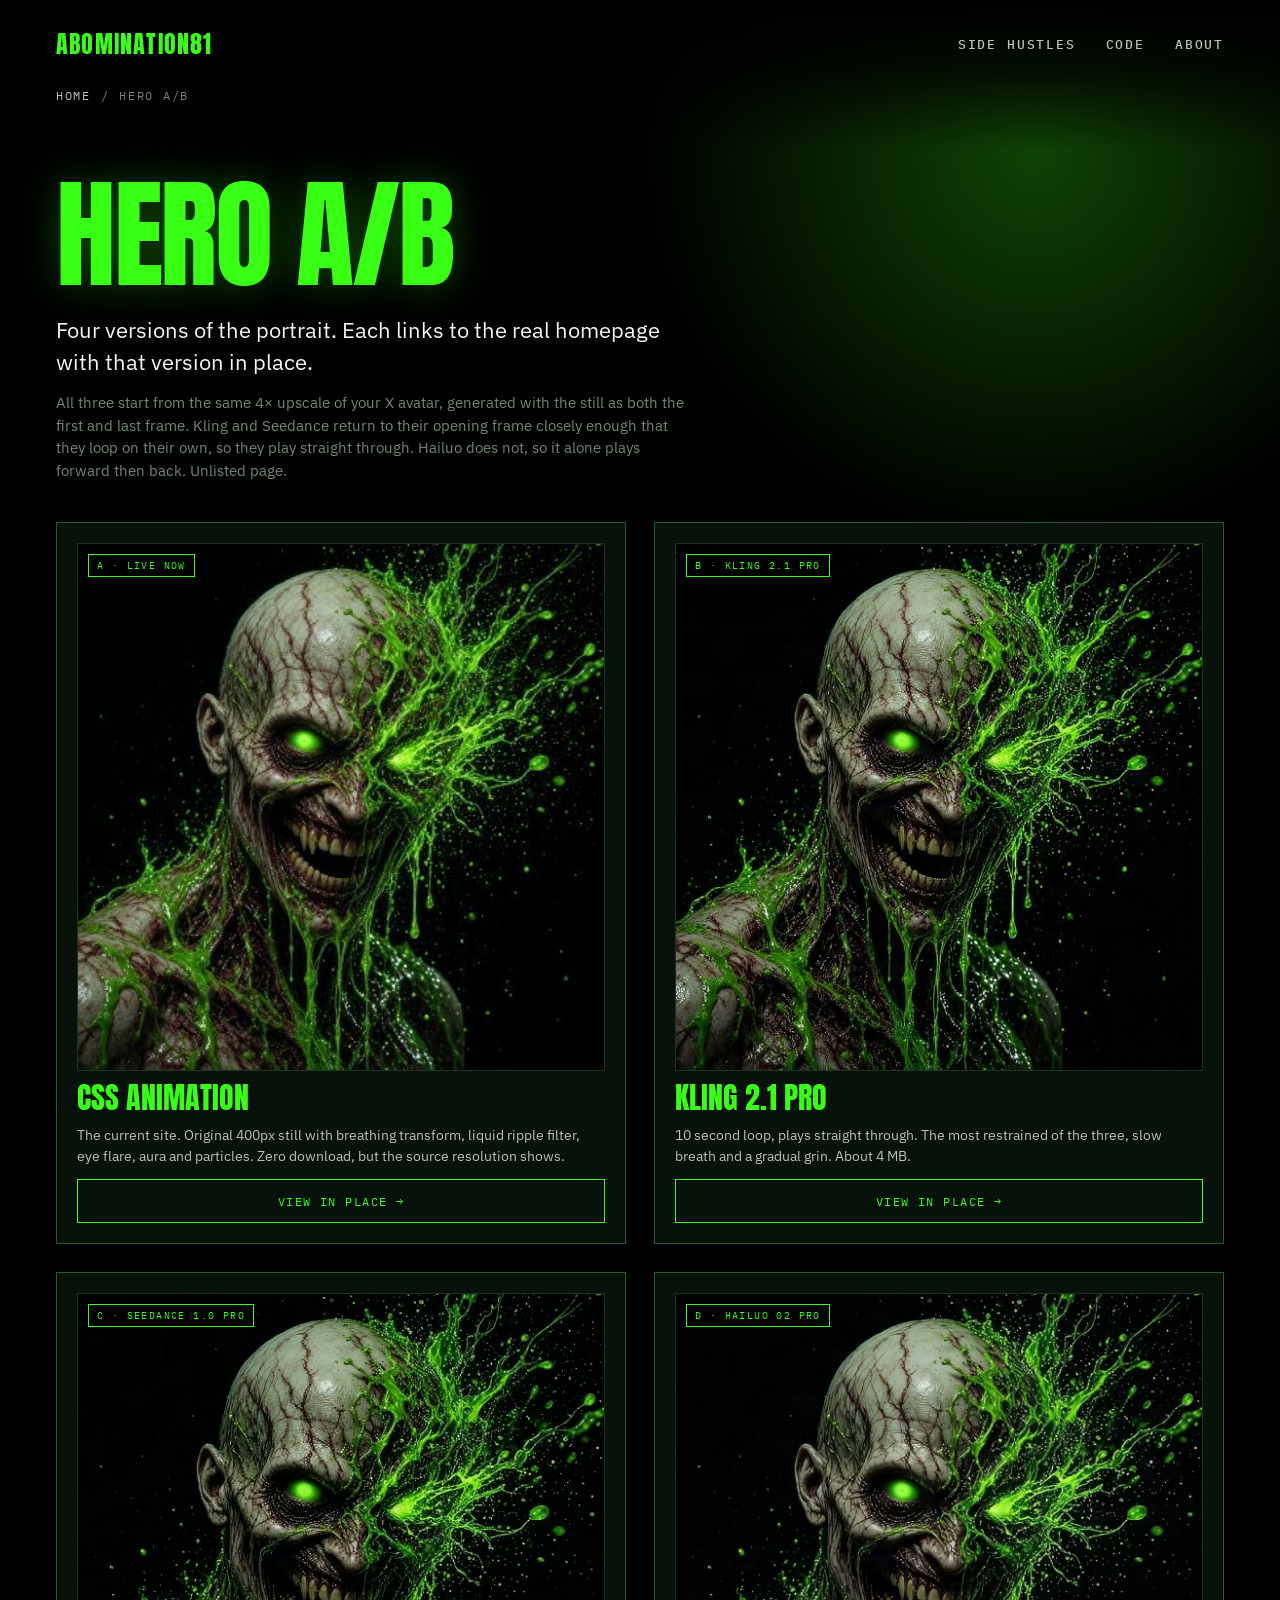
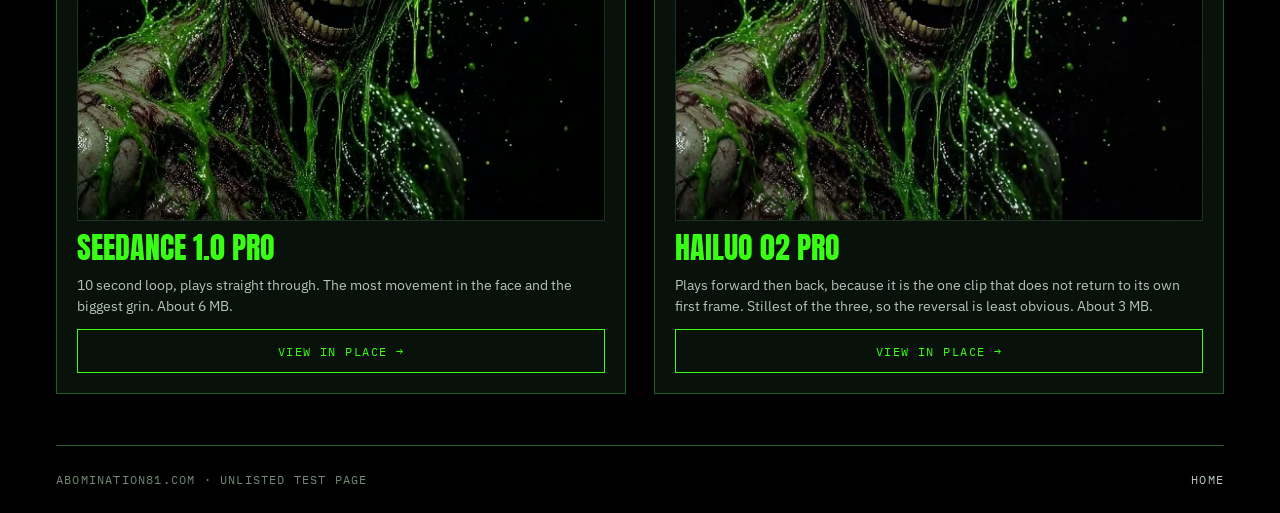
==== ab/index.html @ 5944208c "Stop reversing Kling and Seedance; they already loop Measured on the raw generated frames rather tha" ====
<!doctype html>
<html lang="en">
<head>
<meta charset="utf-8">
<meta name="viewport" content="width=device-width, initial-scale=1">
<title>Hero A/B &middot; Abomination81</title>
<meta name="robots" content="noindex">
<link rel="icon" href="data:image/svg+xml,%3Csvg xmlns='http://www.w3.org/2000/svg' viewBox='0 0 64 64'%3E%3Crect width='64' height='64' fill='%23000'/%3E%3Ctext x='32' y='47' font-family='Impact,sans-serif' font-size='42' fill='%2339ff14' text-anchor='middle'%3E81%3C/text%3E%3C/svg%3E">
<link rel="preconnect" href="https://fonts.googleapis.com">
<link rel="preconnect" href="https://fonts.gstatic.com" crossorigin>
<link rel="stylesheet" href="https://fonts.googleapis.com/css2?family=Anton&family=IBM+Plex+Sans:wght@400;500;600;700&family=IBM+Plex+Mono:wght@400;500;700&display=swap">
<script src="/assets/hero.js?v=13426f94" defer></script>
<link rel="stylesheet" href="/assets/site.css?v=c8d96d4b">
</head>
<body>
<div class="page" id="top">
  <div class="glow" aria-hidden="true"></div>
  <div class="edgefade top" aria-hidden="true"></div>

  <div class="wrap">
    <nav class="nav">
      <a class="display brand" href="/">Abomination81</a>
      <div class="navlinks">
        <a href="/side_hustles/">Side hustles</a>
        <a href="/#code">Code</a>
        <a class="hideSm" href="/#about">About</a>
      </div>
    </nav>

    <div class="crumb"><a href="/">Home</a> <span>/</span> <span>Hero A/B</span></div>

    <header class="subhead">
      <h1 class="display">Hero A/B</h1>
      <p class="lede">Four versions of the portrait. Each links to the real homepage with that version in place.</p>
      <p class="note">All three start from the same 4&times; upscale of your X avatar, generated with the still as both the first and last frame. Kling and Seedance return to their opening frame closely enough that they loop on their own, so they play straight through. Hailuo does not, so it alone plays forward then back. Unlisted page.</p>
    </header>

    <div class="abgrid">

      <div class="abcard">
        <div class="frame"><img src="/assets/avatar.jpg" alt=""><span class="tag">A &middot; LIVE NOW</span></div>
        <h2 class="display">CSS animation</h2>
        <p class="facts">The current site. Original 400px still with breathing transform, liquid ripple filter, eye flare, aura and particles. Zero download, but the source resolution shows.</p>
        <a class="go" href="/?hero=css">View in place &rarr;</a>
      </div>

      <div class="abcard">
        <div class="frame"><video src="/assets/hero/hero_kling.mp4" poster="/assets/hero/hero_kling_poster.jpg" autoplay muted loop playsinline preload="metadata"></video><span class="tag">B &middot; KLING 2.1 PRO</span></div>
        <h2 class="display">Kling 2.1 Pro</h2>
        <p class="facts">10 second loop, plays straight through. The most restrained of the three, slow breath and a gradual grin. About 4&nbsp;MB.</p>
        <a class="go" href="/?hero=kling">View in place &rarr;</a>
      </div>

      <div class="abcard">
        <div class="frame"><video src="/assets/hero/hero_seedance.mp4" poster="/assets/hero/hero_seedance_poster.jpg" autoplay muted loop playsinline preload="metadata"></video><span class="tag">C &middot; SEEDANCE 1.0 PRO</span></div>
        <h2 class="display">Seedance 1.0 Pro</h2>
        <p class="facts">10 second loop, plays straight through. The most movement in the face and the biggest grin. About 6&nbsp;MB.</p>
        <a class="go" href="/?hero=seedance">View in place &rarr;</a>
      </div>

      <div class="abcard">
        <div class="frame"><video src="/assets/hero/hero_hailuo.mp4" poster="/assets/hero/hero_hailuo_poster.jpg" autoplay muted loop playsinline preload="metadata"></video><span class="tag">D &middot; HAILUO 02 PRO</span></div>
        <h2 class="display">Hailuo 02 Pro</h2>
        <p class="facts">Plays forward then back, because it is the one clip that does not return to its own first frame. Stillest of the three, so the reversal is least obvious. About 3&nbsp;MB.</p>
        <a class="go" href="/?hero=hailuo">View in place &rarr;</a>
      </div>

    </div>

    <footer>
      <span>ABOMINATION81.COM &middot; UNLISTED TEST PAGE</span>
      <div class="fl"><a href="/">HOME</a></div>
    </footer>
  </div>
</div>
</body>
</html>
---- assets/site.css ----
:root{
  --bg:#000;
  --surface:#08110a;
  --green:#39ff14;
  --green-soft:#7dff64;
  --text:#f4f7f4;
  --muted:#b8c3ba;
  --muted-2:#748776;
  --line:#235c2b;
  --line-soft:#1b3320;
  --pad:clamp(20px,5vw,56px);
  --max:1280px;
}
*{box-sizing:border-box}
html{-webkit-text-size-adjust:100%}
body{
  margin:0;background:var(--bg);color:var(--text);
  font-family:"IBM Plex Sans",system-ui,-apple-system,sans-serif;
  overflow-x:hidden;
}
a{color:var(--green);text-decoration:none}
a:hover{color:var(--green-soft)}
a:focus-visible,button:focus-visible{outline:2px solid var(--green);outline-offset:3px}
img{max-width:100%;display:block}
.display{font-family:Anton,Impact,"Arial Narrow",sans-serif;text-transform:uppercase;font-weight:400}
.mono{font-family:"IBM Plex Mono",ui-monospace,monospace}
.wrap{max-width:var(--max);margin:0 auto;padding-inline:var(--pad)}
.eyebrow{font-size:clamp(10px,1.1vw,12px);letter-spacing:.18em;color:var(--green);font-weight:500}
.meta{font-size:clamp(10px,1.1vw,12px);letter-spacing:.14em;color:var(--muted-2)}

/* ---------- shell ---------- */
.page{position:relative;max-width:var(--max);margin:0 auto;overflow:hidden}
.glow{position:absolute;right:-16%;top:-14%;width:min(900px,120vw);aspect-ratio:1;border-radius:50%;
  background:radial-gradient(circle,rgba(57,255,20,.26) 0%,rgba(57,255,20,0) 62%);pointer-events:none;z-index:0}
.ghoul{position:absolute;right:0;top:0;width:min(680px,72vw);aspect-ratio:1;z-index:0;overflow:hidden;
  -webkit-mask-image:linear-gradient(to left,#000 48%,transparent 100%);
  mask-image:linear-gradient(to left,#000 48%,transparent 100%)}
/* Softens the image's top and bottom edges into the black so neither cut
   shows as a straight line across the page. */
.edgefade{position:absolute;left:0;right:0;z-index:1;pointer-events:none}
.edgefade.top{top:0;height:clamp(90px,12vw,150px);
  background:linear-gradient(to bottom,#000 0%,rgba(0,0,0,.75) 45%,rgba(0,0,0,0) 100%)}
.edgefade.bottom{top:calc(min(680px,72vw) - 140px);height:200px;
  background:linear-gradient(to bottom,rgba(0,0,0,0) 0%,rgba(0,0,0,.85) 60%,#000 78%,#000 100%)}
.page > *:not(.glow):not(.ghoul):not(.edgefade){position:relative;z-index:2}

/* ---------- nav ---------- */
.nav{display:flex;align-items:center;justify-content:space-between;gap:16px;padding-top:26px;flex-wrap:wrap}
.brand{font-size:clamp(17px,2vw,24px);letter-spacing:.05em;color:var(--green)}
.navlinks{display:flex;gap:clamp(14px,2.4vw,30px);align-items:center;
  font-family:"IBM Plex Mono",monospace;font-size:clamp(11px,1.2vw,13px);font-weight:500;
  letter-spacing:.14em;text-transform:uppercase}
.navlinks a{color:var(--muted)}
.navlinks a:hover{color:var(--green)}
.navbtn{display:flex;align-items:center;gap:9px;height:38px;padding:0 16px;
  border:1px solid var(--green);color:var(--green)!important}
.navbtn:hover{background:var(--green);color:#000!important}
.navlinks .hideSm{display:inline}

/* ---------- hero ---------- */
.hero{padding-top:clamp(48px,9vw,96px)}
.hero h1{margin:0;font-size:clamp(76px,17.9vw,228px);line-height:.82;letter-spacing:-.012em;
  color:var(--green);text-shadow:0 0 44px rgba(57,255,20,.32)}
.hero h1 .white{color:var(--text)}
.bio{margin:clamp(22px,3vw,40px) 0 0;max-width:580px;font-size:clamp(17px,2vw,25px);line-height:1.38}
.cta{display:flex;gap:14px;margin-top:clamp(24px,3vw,34px);align-items:center;flex-wrap:wrap}
.btn{display:inline-flex;align-items:center;justify-content:center;gap:12px;
  height:clamp(54px,5vw,62px);padding:0 clamp(22px,2.4vw,28px);
  font-family:Anton,Impact,sans-serif;text-transform:uppercase;
  font-size:clamp(19px,2vw,23px);letter-spacing:.03em}
.btn-solid{background:var(--green);color:#000}
.btn-solid:hover{background:var(--green-soft);color:#000}
.btn-ghost{border:2px solid var(--green);color:var(--green)}
.btn-ghost:hover{background:var(--green);color:#000}
.stats{display:flex;align-items:center;gap:clamp(16px,3vw,34px);margin-top:clamp(22px,3vw,40px);
  font-family:"IBM Plex Mono",monospace;font-size:clamp(10px,1.1vw,13px);
  color:var(--muted-2);letter-spacing:.1em;flex-wrap:wrap}
.stats b{color:var(--text);font-size:clamp(14px,1.5vw,17px);font-weight:700}
.live{display:flex;align-items:center;gap:8px;font-size:clamp(9px,1vw,11px);letter-spacing:.16em;color:var(--green)}
.dot{width:7px;height:7px;border-radius:50%;background:var(--green);box-shadow:0 0 9px var(--green);flex:none;
  animation:pulse 2.6s ease-in-out infinite}
@keyframes pulse{0%,100%{opacity:1}50%{opacity:.35}}
@media (prefers-reduced-motion:reduce){.dot{animation:none}}

/* ---------- ticker ---------- */
.ticker{margin-top:clamp(30px,6vw,74px);background:var(--green);color:#000;
  padding:clamp(11px,1.4vw,15px) var(--pad);
  display:flex;align-items:center;justify-content:center;gap:clamp(9px,2vw,26px);
  flex-wrap:wrap;row-gap:5px;
  font-family:Anton,Impact,sans-serif;text-transform:uppercase;
  font-size:clamp(11px,1.9vw,22px);letter-spacing:.07em}
.ticker .sep{font-size:.55em;opacity:.75}
.tgrp{display:flex;align-items:center;gap:clamp(9px,2vw,26px);white-space:nowrap}
/* Below this width the row splits in two. The middle separator is removed so
   neither line can end on a dot. */
@media (max-width:760px){
  .ticker > .sep{display:none}
  .tgrp{flex-basis:100%;justify-content:center}
}

/* ---------- band: featured + quote ---------- */
.band{display:grid;grid-template-columns:minmax(0,7fr) minmax(0,5fr);
  border-bottom:1px solid var(--line)}
.band > div{padding:clamp(26px,3.6vw,44px) var(--pad);display:flex;flex-direction:column;gap:18px}
.band .featured{border-right:1px solid var(--line)}
.featured h2{margin:0;font-size:clamp(30px,4.2vw,52px);line-height:.98;letter-spacing:-.01em;color:var(--text)}
.featured h2 a{color:inherit}
.featured h2 a:hover{color:var(--green)}
.featured p{margin:0;font-size:clamp(15px,1.7vw,19px);line-height:1.5;color:var(--muted)}
.quote p{margin:0;font-size:clamp(23px,2.6vw,32px);line-height:1.08;color:var(--text)}
@media (max-width:860px){
  .band{grid-template-columns:1fr}
  .band .featured{border-right:0;border-bottom:1px solid var(--line)}
}

/* ---------- sections ---------- */
.sec{padding-top:clamp(30px,4.5vw,64px)}
.sechead{display:flex;align-items:flex-end;justify-content:space-between;gap:16px;
  padding-bottom:clamp(12px,1.6vw,20px);border-bottom:3px solid var(--green)}
.sechead h2{margin:0;font-size:clamp(36px,5.4vw,68px);line-height:.9;letter-spacing:-.01em;color:var(--green)}
.sechead span,.sechead a{padding-bottom:6px}

/* ---------- hustle rows ---------- */
.row{display:flex;align-items:center;gap:clamp(14px,1.9vw,24px);
  padding:clamp(14px,1.8vw,22px) 0;border-bottom:1px solid var(--line-soft);color:var(--text);min-height:56px}
.row:hover{background:var(--surface);color:var(--text)}
.row .n{font-family:Anton,Impact,sans-serif;font-size:clamp(21px,2.8vw,34px);color:var(--green);flex:none;width:clamp(30px,5vw,62px)}
.row .t{flex:1;font-size:clamp(16px,1.9vw,23px);font-weight:500;line-height:1.28}
.row .c{flex:none;width:150px;text-align:right;font-family:"IBM Plex Mono",monospace;
  font-size:11px;letter-spacing:.14em;color:var(--muted-2)}
.row .arw{flex:none;font-family:"IBM Plex Mono",monospace;font-size:clamp(15px,1.5vw,18px);color:var(--green)}
.row:last-of-type{border-bottom:1px solid var(--line)}
@media (max-width:720px){.row .c{display:none}}

.callout{display:flex;align-items:center;justify-content:space-between;gap:16px;flex-wrap:wrap;
  margin-top:clamp(18px,2vw,26px);padding:clamp(18px,2.4vw,26px) clamp(18px,2.6vw,30px);
  background:var(--surface);border:1px solid var(--line);color:var(--text)}
.callout:hover{border-color:var(--green);color:var(--text)}
.callout .big{font-family:Anton,Impact,sans-serif;text-transform:uppercase;
  font-size:clamp(18px,2.4vw,30px);line-height:1.05}
.callout .big em{font-style:normal;color:var(--green)}

/* ---------- repos ---------- */
.repos{display:grid;grid-template-columns:repeat(4,minmax(0,1fr));border-bottom:1px solid var(--line)}
.repo{display:flex;flex-direction:column;gap:10px;padding:clamp(18px,2.2vw,26px) clamp(14px,1.9vw,24px);
  border-right:1px solid var(--line);color:var(--text)}
.repo:first-child{padding-left:0}
.repo:last-child{border-right:0;padding-right:0}
.repo:hover{background:var(--surface)}
.repo .nm{font-family:Anton,Impact,sans-serif;text-transform:uppercase;font-size:clamp(19px,2.1vw,26px);color:var(--green)}
.repo .ds{font-size:clamp(13px,1.4vw,15px);line-height:1.45;color:var(--muted);flex:1}
@media (max-width:980px){
  .repos{grid-template-columns:repeat(2,minmax(0,1fr))}
  .repo:nth-child(2n){border-right:0;padding-right:0}
  .repo:nth-child(2n+1){padding-left:0}
  .repo:nth-child(-n+2){border-bottom:1px solid var(--line)}
}
@media (max-width:560px){
  .repos{grid-template-columns:1fr}
  .repo{border-right:0;padding-left:0;padding-right:0;border-bottom:1px solid var(--line-soft)}
  .repo:last-child{border-bottom:0}
}

/* ---------- about ---------- */
.about{display:flex;gap:clamp(16px,2.4vw,30px);align-items:center;flex-wrap:wrap;
  margin-top:clamp(30px,4.5vw,64px);padding:clamp(20px,2.6vw,30px);
  background:var(--surface);border:1px solid var(--line)}
.about img{width:clamp(72px,8vw,96px);height:clamp(72px,8vw,96px);object-fit:cover;border:2px solid var(--green);flex:none}
.about .who{display:flex;align-items:baseline;gap:14px;flex-wrap:wrap}
.about .who .nm{font-family:Anton,Impact,sans-serif;text-transform:uppercase;font-size:clamp(22px,2.4vw,30px)}
.about p{margin:8px 0 0;font-size:clamp(15px,1.5vw,17px);line-height:1.5;color:var(--muted);max-width:820px}

/* ---------- footer ---------- */
footer{margin-top:clamp(30px,4vw,56px);border-top:1px solid var(--line);
  padding:clamp(18px,2.2vw,26px) 0;display:flex;align-items:center;justify-content:space-between;
  gap:14px;flex-wrap:wrap;font-family:"IBM Plex Mono",monospace;
  font-size:clamp(10px,1.1vw,12px);letter-spacing:.1em;color:var(--muted-2)}
footer a{color:var(--muted)}
footer .fl{display:flex;gap:clamp(14px,2vw,26px)}

@media (max-width:640px){
  .ghoul{top:70px;right:-12%;width:82vw;opacity:.9}
  .navlinks .hideSm{display:none}
  .cta{flex-direction:column;align-items:stretch}
  .btn{width:100%}
}

/* ================= /side_hustles ================= */
.subhead{padding-top:clamp(40px,7vw,80px)}
.subhead h1{margin:0;font-size:clamp(52px,9.4vw,124px);line-height:.86;letter-spacing:-.02em;
  color:var(--green);text-shadow:0 0 40px rgba(57,255,20,.3)}
.subhead .lede{margin:clamp(18px,2.4vw,28px) 0 0;max-width:640px;
  font-size:clamp(16px,1.9vw,22px);line-height:1.45;color:var(--text)}
.subhead .note{margin:14px 0 0;max-width:640px;font-size:clamp(13px,1.4vw,15px);
  line-height:1.5;color:var(--muted-2)}
.crumb{display:flex;align-items:center;gap:10px;padding-top:26px;
  font-family:"IBM Plex Mono",monospace;font-size:clamp(10px,1.1vw,12px);
  letter-spacing:.14em;text-transform:uppercase;color:var(--muted-2)}
.crumb a{color:var(--muted)}

.hlist{margin-top:clamp(28px,4vw,52px);border-top:3px solid var(--green)}
.hitem{display:grid;grid-template-columns:clamp(46px,5.6vw,82px) minmax(0,1fr) auto;
  gap:clamp(10px,1.6vw,22px);align-items:baseline;
  padding:clamp(20px,2.4vw,28px) 0;border-bottom:1px solid var(--line-soft);color:var(--text)}
.hitem:hover{background:var(--surface)}
.hitem:last-child{border-bottom:1px solid var(--line)}
.hitem .n{font-family:Anton,Impact,sans-serif;font-size:clamp(26px,3.4vw,42px);
  color:var(--green);line-height:.9}
.hitem .t{font-family:Anton,Impact,sans-serif;text-transform:uppercase;
  font-size:clamp(21px,2.7vw,34px);line-height:1.02;letter-spacing:-.005em}
.hitem .d{grid-column:2;margin:10px 0 0;font-size:clamp(14px,1.55vw,17px);
  line-height:1.5;color:var(--muted);max-width:74ch}
.hitem .amt{font-family:"IBM Plex Mono",monospace;font-size:clamp(11px,1.25vw,14px);
  font-weight:700;letter-spacing:.06em;color:var(--green);white-space:nowrap;text-align:right}
.hitem .amt small{display:block;font-weight:400;font-size:.78em;letter-spacing:.14em;
  color:var(--muted-2);margin-top:3px}
.hitem .go{grid-column:2;margin-top:10px;font-family:"IBM Plex Mono",monospace;
  font-size:clamp(11px,1.2vw,13px);letter-spacing:.08em;color:var(--green)}
.hitem .flag{display:inline-block;margin-left:10px;padding:2px 8px;vertical-align:middle;
  font-family:"IBM Plex Mono",monospace;font-size:10px;font-weight:700;letter-spacing:.12em;
  color:#000;background:var(--green-soft)}
@media (max-width:620px){
  .hitem{grid-template-columns:clamp(40px,11vw,52px) minmax(0,1fr)}
  .hitem .amt{grid-column:2;text-align:left;margin-top:8px}
  .hitem .amt small{display:inline;margin-left:8px}
}

.endnote{display:flex;align-items:center;justify-content:space-between;gap:16px;flex-wrap:wrap;
  margin-top:clamp(26px,3.4vw,40px);padding:clamp(20px,2.6vw,30px);
  background:var(--surface);border:1px solid var(--line);color:var(--text)}
.endnote .big{font-family:Anton,Impact,sans-serif;text-transform:uppercase;
  font-size:clamp(20px,2.6vw,32px);line-height:1.05}
.endnote .big em{font-style:normal;color:var(--green)}

/* ================= follow prompt ================= */
.fp-veil{position:fixed;inset:0;z-index:999;display:flex;align-items:center;justify-content:center;
  padding:20px;background:rgba(0,0,0,.84);-webkit-backdrop-filter:blur(3px);backdrop-filter:blur(3px);
  opacity:0;transition:opacity .2s ease}
.fp-veil.is-open{opacity:1}
.fp-card{position:relative;width:100%;max-width:430px;padding:clamp(26px,4vw,36px);
  background:var(--surface);border:1px solid var(--green);text-align:center;
  box-shadow:0 0 0 1px rgba(0,0,0,.6),0 24px 70px rgba(0,0,0,.75),0 0 60px rgba(57,255,20,.12);
  transform:translateY(10px) scale(.985);transition:transform .22s cubic-bezier(.2,.8,.3,1)}
.fp-veil.is-open .fp-card{transform:none}
.fp-x{position:absolute;top:8px;right:10px;width:38px;height:38px;display:grid;place-items:center;
  background:none;border:0;color:var(--muted-2);font-size:26px;line-height:1;cursor:pointer;padding:0}
.fp-x:hover{color:var(--green)}
.fp-face{width:76px;height:76px;margin:0 auto 16px;object-fit:cover;border:2px solid var(--green);
  box-shadow:0 0 26px rgba(57,255,20,.3)}
.fp-eyebrow{margin:0 0 8px;font-size:11px;letter-spacing:.2em;text-transform:uppercase;color:var(--green)}
.fp-h{margin:0 0 12px;font-size:clamp(30px,5vw,40px);line-height:1;color:var(--text)}
.fp-b{margin:0 0 22px;font-size:15px;line-height:1.5;color:var(--muted)}
.fp-yes{display:flex;align-items:center;justify-content:center;height:54px;
  background:var(--green);color:#000;text-transform:uppercase;
  font-size:clamp(17px,2.4vw,20px);letter-spacing:.03em}
.fp-yes:hover{background:var(--green-soft);color:#000}
.fp-no{display:block;width:100%;margin-top:10px;padding:13px 0;background:none;
  border:1px solid var(--line);color:var(--muted);cursor:pointer;
  font-size:12px;letter-spacing:.12em;text-transform:uppercase}
.fp-no:hover{border-color:var(--muted-2);color:var(--text)}
@media (prefers-reduced-motion:reduce){
  .fp-veil,.fp-card{transition:none}
  .fp-card{transform:none}
}


/* ================= living portrait =================
   One 14 second loop. Every animation below is 14s, 7s or 3.5s so the whole
   thing lines up and the first and last frames are identical.               */
.ghoul-breath{position:absolute;inset:0;transform-origin:50% 100%;will-change:transform;
  animation:gh-breathe 7s ease-in-out infinite}
.ghoul-img{position:absolute;inset:0;width:100%;height:100%;object-fit:cover;display:block}
/* A second copy of the face, masked down to the mouth, that slowly widens. */
.ghoul-img.mouth{transform-origin:56% 60%;animation:gh-smile 14s ease-in-out infinite;
  -webkit-mask-image:radial-gradient(ellipse 15% 8% at 56% 60%,#000 30%,transparent 100%);
  mask-image:radial-gradient(ellipse 15% 8% at 56% 60%,#000 30%,transparent 100%)}
.ghoul-eye{position:absolute;left:59%;top:37%;width:11%;aspect-ratio:1;transform:translate(-50%,-50%);
  border-radius:50%;mix-blend-mode:screen;pointer-events:none;
  background:radial-gradient(circle,rgba(160,255,120,.95) 0%,rgba(57,255,20,.55) 30%,rgba(57,255,20,0) 70%);
  animation:gh-eye 7s ease-in-out infinite}
.ghoul-aura{position:absolute;left:74%;top:42%;width:64%;aspect-ratio:1;transform:translate(-50%,-50%);
  border-radius:50%;mix-blend-mode:screen;pointer-events:none;
  background:radial-gradient(circle,rgba(57,255,20,.32) 0%,rgba(57,255,20,.12) 35%,rgba(57,255,20,0) 68%);
  animation:gh-aura 14s ease-in-out infinite}
.ghoul-drops{position:absolute;inset:0;pointer-events:none}
.ghoul-drops i{position:absolute;width:5px;height:5px;border-radius:50%;background:#7dff64;opacity:0;
  box-shadow:0 0 8px 2px rgba(57,255,20,.8);animation:gh-rise 7s ease-out infinite}
.ghoul-drops i:nth-child(1){left:70%;top:34%;animation-delay:0s}
.ghoul-drops i:nth-child(2){left:78%;top:30%;animation-delay:1.1s;width:3px;height:3px}
.ghoul-drops i:nth-child(3){left:84%;top:40%;animation-delay:2.3s}
.ghoul-drops i:nth-child(4){left:66%;top:46%;animation-delay:3.2s;width:4px;height:4px}
.ghoul-drops i:nth-child(5){left:88%;top:26%;animation-delay:4.4s;width:3px;height:3px}
.ghoul-drops i:nth-child(6){left:74%;top:52%;animation-delay:5.6s}
.ghoul-drops i:nth-child(7){left:81%;top:47%;animation-delay:0.6s;width:3px;height:3px;animation-duration:3.5s}
.ghoul-drops i:nth-child(8){left:92%;top:35%;animation-delay:1.9s;animation-duration:3.5s}
.ghoul-drops i:nth-child(9){left:63%;top:38%;animation-delay:2.8s;width:3px;height:3px;animation-duration:3.5s}
.ghoul-drops i:nth-child(10){left:76%;top:22%;animation-delay:0.3s;width:4px;height:4px}
.ghoul-drops i:nth-child(11){left:86%;top:56%;animation-delay:5s;width:3px;height:3px;animation-duration:3.5s}
.ghoul-drops i:nth-child(12){left:69%;top:60%;animation-delay:6.2s;width:4px;height:4px}

@keyframes gh-breathe{0%,100%{transform:scale(1) translateY(0)}50%{transform:scale(1.016) translateY(-4px)}}
@keyframes gh-smile{0%,30%,100%{transform:scale(1,1) translateY(0)}55%,72%{transform:scale(1.05,.98) translateY(-1.5px)}}
@keyframes gh-eye{0%,100%{opacity:.5;transform:translate(-50%,-50%) scale(1)}50%{opacity:1;transform:translate(-50%,-50%) scale(1.3)}}
@keyframes gh-aura{0%,100%{opacity:.45;transform:translate(-50%,-50%) scale(1)}50%{opacity:.9;transform:translate(-50%,-50%) scale(1.1)}}
@keyframes gh-rise{0%{opacity:0;transform:translate(0,0) scale(.6)}15%{opacity:1}
  100%{opacity:0;transform:translate(14px,-70px) scale(1)}}

/* The liquid ripple is a per-frame SVG filter, so it stays on pointer devices
   with room to spare and is left off on phones. */
@media (hover:hover) and (min-width:900px){.ghoul-breath{filter:url(#gooflow)}}
@media (prefers-reduced-motion:reduce){
  .ghoul-breath,.ghoul-img.mouth,.ghoul-eye,.ghoul-aura,.ghoul-drops i{animation:none!important}
  .ghoul-breath{filter:none}
  .ghoul-img.mouth,.ghoul-drops{display:none}
}

/* ================= hero video variant (?hero=) ================= */
.ghoul-video{position:absolute;inset:0;width:100%;height:100%;object-fit:cover;display:block;background:#000}
.ghoul.has-video .ghoul-breath{display:none}
.hero-switch{position:fixed;left:14px;bottom:14px;z-index:50;display:flex;align-items:center;gap:12px;
  padding:10px 14px;background:#000;border:1px solid var(--green);font-size:11px;letter-spacing:.14em;
  text-transform:uppercase;color:var(--muted-2)}
.hero-switch a{color:var(--muted)}
.hero-switch a.on{color:var(--green);text-decoration:underline;text-underline-offset:4px}
.hero-switch a:hover{color:var(--green)}

/* ================= /ab comparison ================= */
.abgrid{display:grid;grid-template-columns:repeat(2,minmax(0,1fr));gap:clamp(16px,2.4vw,28px);margin-top:clamp(24px,3.4vw,40px)}
.abcard{display:flex;flex-direction:column;gap:12px;padding:clamp(14px,1.8vw,20px);background:var(--surface);border:1px solid var(--line);color:var(--text)}
.abcard .frame{position:relative;aspect-ratio:1;background:#000;overflow:hidden;border:1px solid var(--line-soft)}
.abcard .frame video,.abcard .frame img{position:absolute;inset:0;width:100%;height:100%;object-fit:cover;display:block}
.abcard .frame .tag{position:absolute;left:10px;top:10px;padding:4px 8px;background:#000;border:1px solid var(--green);
  font-family:"IBM Plex Mono",monospace;font-size:10px;letter-spacing:.14em;color:var(--green)}
.abcard h2{margin:0;font-size:clamp(22px,2.6vw,30px);line-height:1;color:var(--green)}
.abcard .facts{margin:0;font-size:14px;line-height:1.5;color:var(--muted)}
.abcard .go{display:inline-flex;align-items:center;justify-content:center;height:44px;padding:0 18px;
  border:1px solid var(--green);color:var(--green);font-family:"IBM Plex Mono",monospace;font-size:12px;letter-spacing:.12em;text-transform:uppercase}
.abcard .go:hover{background:var(--green);color:#000}
@media (max-width:700px){.abgrid{grid-template-columns:1fr}}
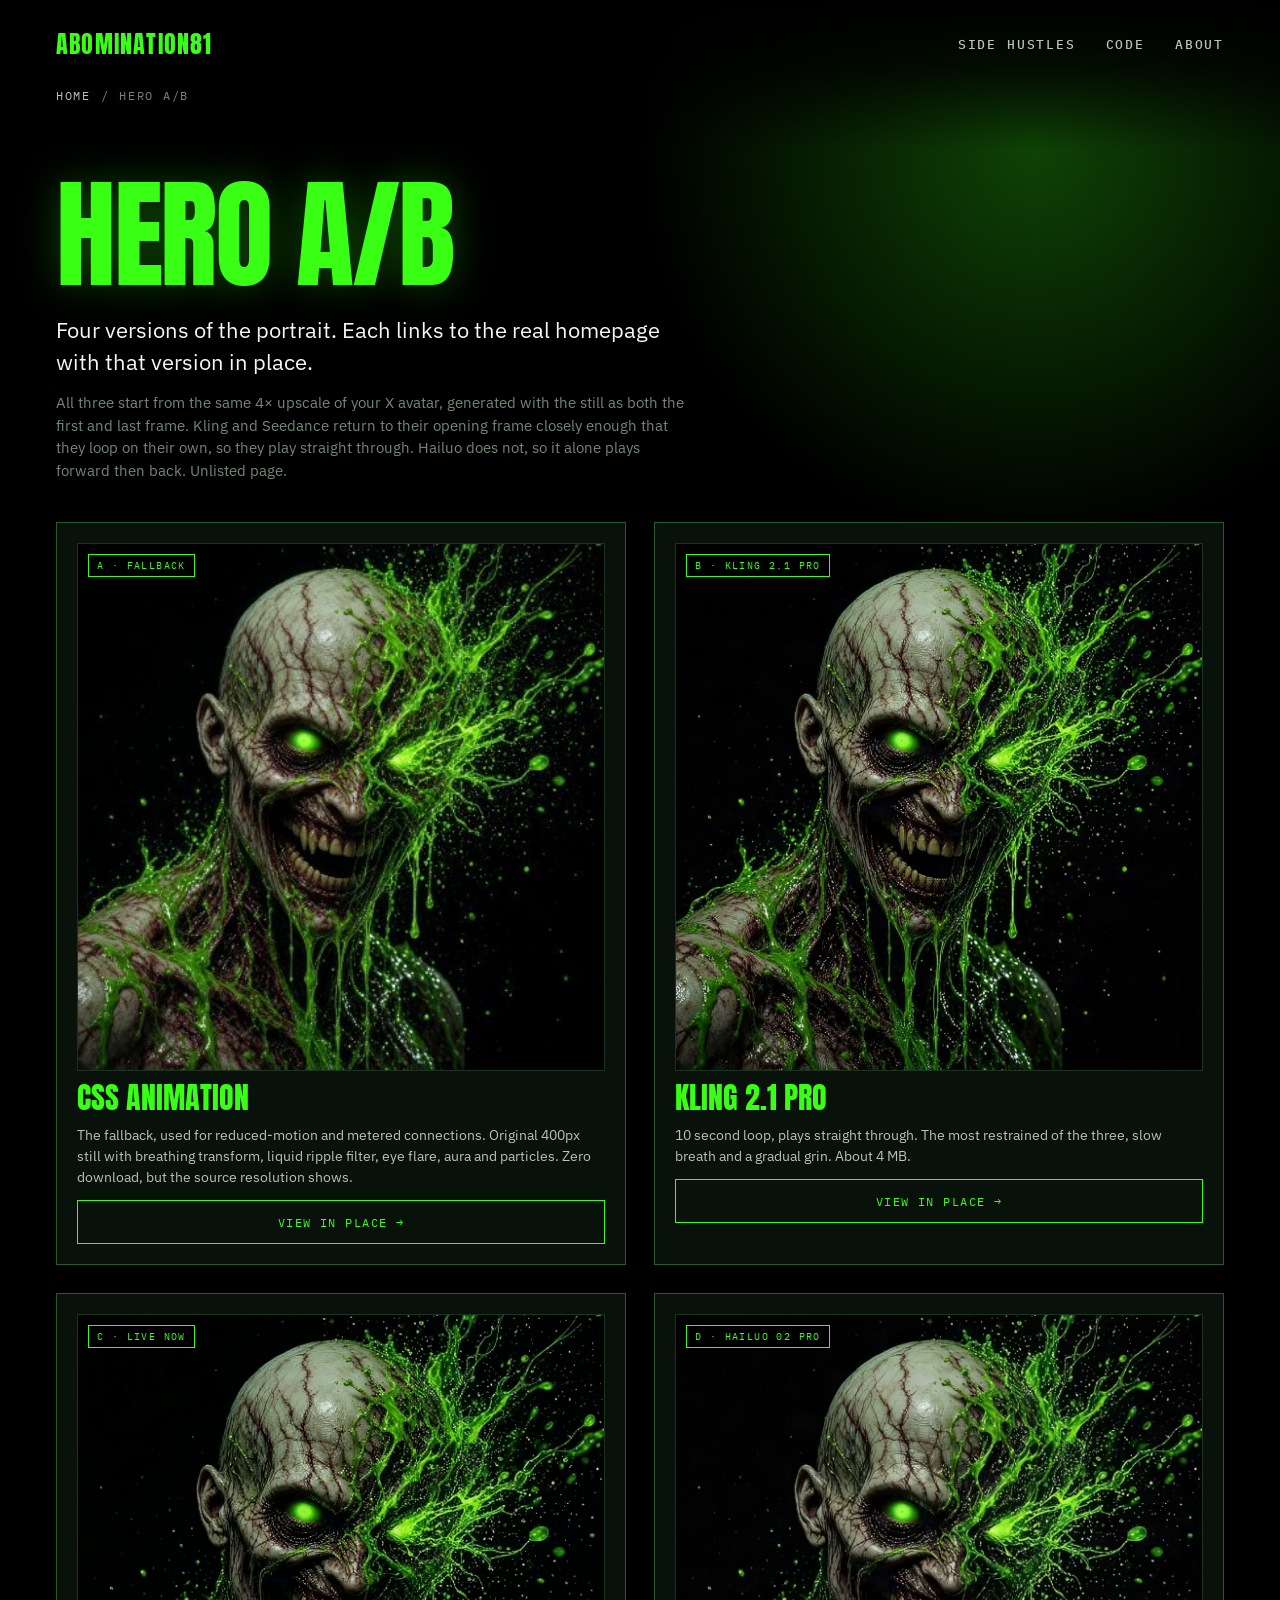
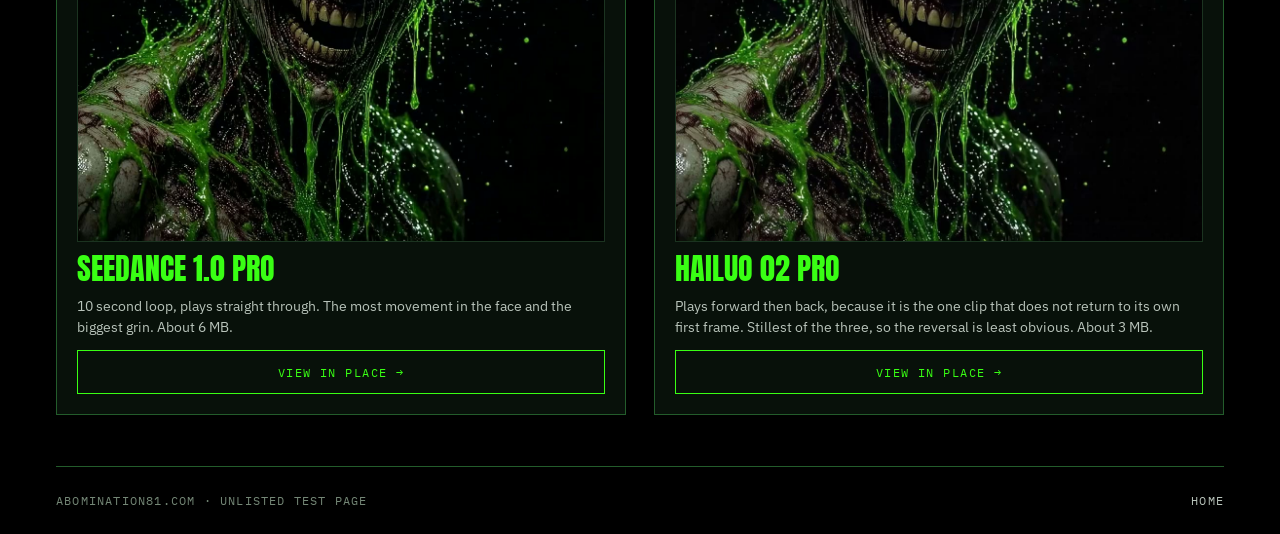
==== commit a5467f68: "Make the Seedance portrait the default hero Every visitor now gets the video, no URL parameter neede" ====
--- a/ab/index.html
+++ b/ab/index.html
@@ -9,7 +9,7 @@
 <link rel="preconnect" href="https://fonts.googleapis.com">
 <link rel="preconnect" href="https://fonts.gstatic.com" crossorigin>
 <link rel="stylesheet" href="https://fonts.googleapis.com/css2?family=Anton&family=IBM+Plex+Sans:wght@400;500;600;700&family=IBM+Plex+Mono:wght@400;500;700&display=swap">
-<script src="/assets/hero.js?v=13426f94" defer></script>
+<script src="/assets/hero.js?v=22ef1673" defer></script>
 <link rel="stylesheet" href="/assets/site.css?v=c8d96d4b">
 </head>
 <body>
@@ -38,28 +38,28 @@
     <div class="abgrid">
 
       <div class="abcard">
-        <div class="frame"><img src="/assets/avatar.jpg" alt=""><span class="tag">A &middot; LIVE NOW</span></div>
+        <div class="frame"><img src="/assets/avatar.jpg" alt=""><span class="tag">A &middot; FALLBACK</span></div>
         <h2 class="display">CSS animation</h2>
-        <p class="facts">The current site. Original 400px still with breathing transform, liquid ripple filter, eye flare, aura and particles. Zero download, but the source resolution shows.</p>
+        <p class="facts">The fallback, used for reduced-motion and metered connections. Original 400px still with breathing transform, liquid ripple filter, eye flare, aura and particles. Zero download, but the source resolution shows.</p>
         <a class="go" href="/?hero=css">View in place &rarr;</a>
       </div>
 
       <div class="abcard">
-        <div class="frame"><video src="/assets/hero/hero_kling.mp4" poster="/assets/hero/hero_kling_poster.jpg" autoplay muted loop playsinline preload="metadata"></video><span class="tag">B &middot; KLING 2.1 PRO</span></div>
+        <div class="frame"><video src="/assets/hero/hero_kling.mp4?v=43f04339" poster="/assets/hero/hero_kling_poster.jpg?v=191e285e" autoplay muted loop playsinline preload="metadata"></video><span class="tag">B &middot; KLING 2.1 PRO</span></div>
         <h2 class="display">Kling 2.1 Pro</h2>
         <p class="facts">10 second loop, plays straight through. The most restrained of the three, slow breath and a gradual grin. About 4&nbsp;MB.</p>
         <a class="go" href="/?hero=kling">View in place &rarr;</a>
       </div>
 
       <div class="abcard">
-        <div class="frame"><video src="/assets/hero/hero_seedance.mp4" poster="/assets/hero/hero_seedance_poster.jpg" autoplay muted loop playsinline preload="metadata"></video><span class="tag">C &middot; SEEDANCE 1.0 PRO</span></div>
+        <div class="frame"><video src="/assets/hero/hero_seedance.mp4?v=57525844" poster="/assets/hero/hero_seedance_poster.jpg?v=ec382f47" autoplay muted loop playsinline preload="metadata"></video><span class="tag">C &middot; LIVE NOW</span></div>
         <h2 class="display">Seedance 1.0 Pro</h2>
         <p class="facts">10 second loop, plays straight through. The most movement in the face and the biggest grin. About 6&nbsp;MB.</p>
         <a class="go" href="/?hero=seedance">View in place &rarr;</a>
       </div>
 
       <div class="abcard">
-        <div class="frame"><video src="/assets/hero/hero_hailuo.mp4" poster="/assets/hero/hero_hailuo_poster.jpg" autoplay muted loop playsinline preload="metadata"></video><span class="tag">D &middot; HAILUO 02 PRO</span></div>
+        <div class="frame"><video src="/assets/hero/hero_hailuo.mp4?v=a31e1fda" poster="/assets/hero/hero_hailuo_poster.jpg?v=42fbf7e3" autoplay muted loop playsinline preload="metadata"></video><span class="tag">D &middot; HAILUO 02 PRO</span></div>
         <h2 class="display">Hailuo 02 Pro</h2>
         <p class="facts">Plays forward then back, because it is the one clip that does not return to its own first frame. Stillest of the three, so the reversal is least obvious. About 3&nbsp;MB.</p>
         <a class="go" href="/?hero=hailuo">View in place &rarr;</a>
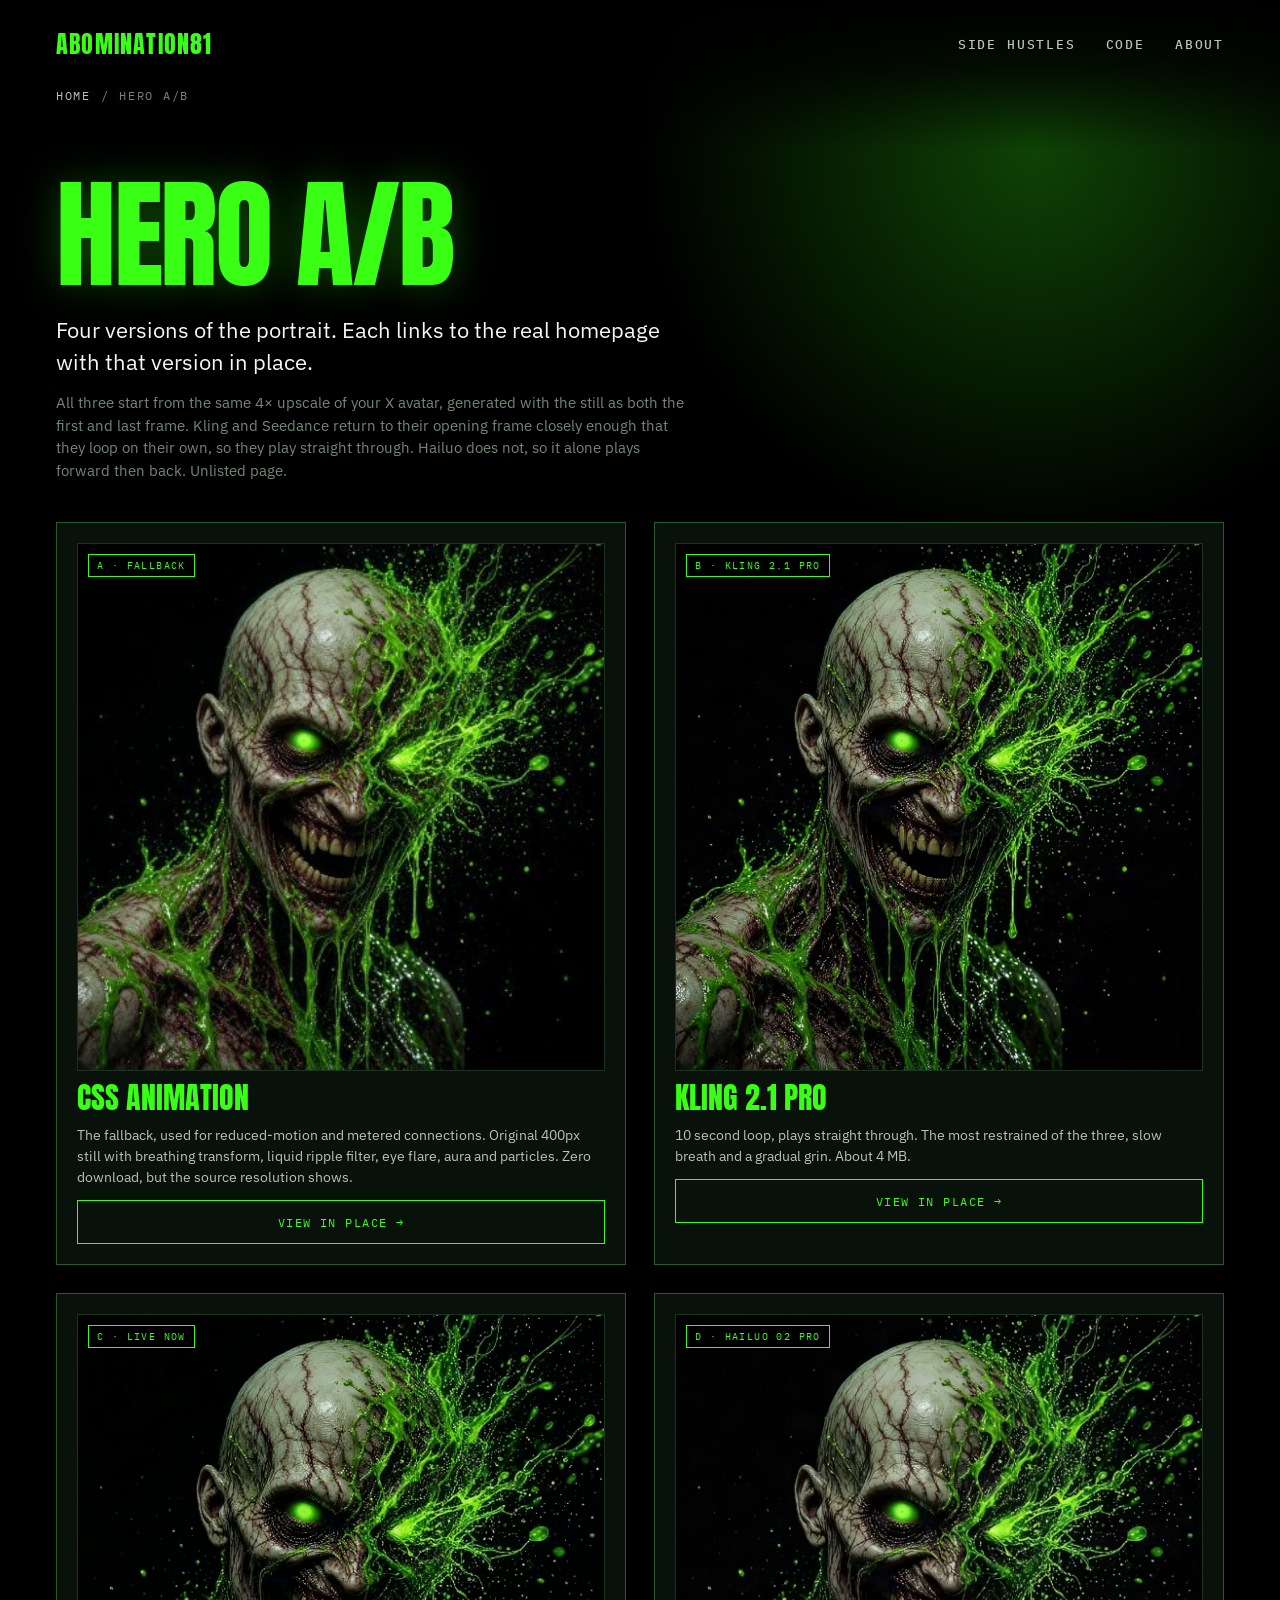
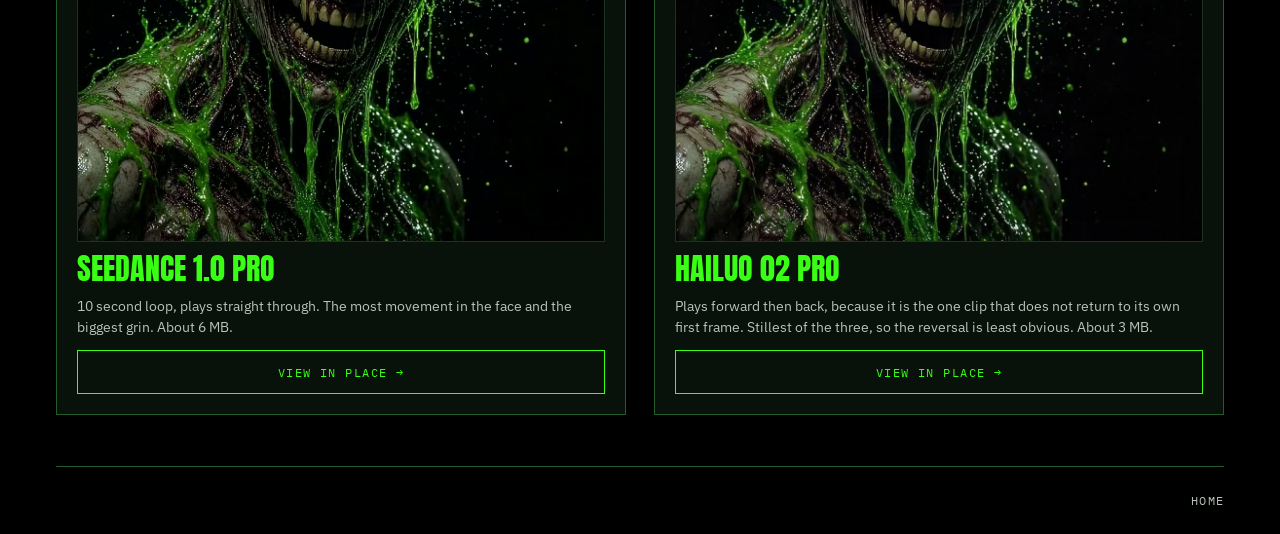
==== commit d9119f01: "Stop repeating the name all over the homepage Dropped the nav wordmark, which sat directly above the" ====
--- a/ab/index.html
+++ b/ab/index.html
@@ -10,7 +10,7 @@
 <link rel="preconnect" href="https://fonts.gstatic.com" crossorigin>
 <link rel="stylesheet" href="https://fonts.googleapis.com/css2?family=Anton&family=IBM+Plex+Sans:wght@400;500;600;700&family=IBM+Plex+Mono:wght@400;500;700&display=swap">
 <script src="/assets/hero.js?v=22ef1673" defer></script>
-<link rel="stylesheet" href="/assets/site.css?v=c8d96d4b">
+<link rel="stylesheet" href="/assets/site.css?v=e5cc4b13">
 </head>
 <body>
 <div class="page" id="top">
@@ -67,8 +67,7 @@
 
     </div>
 
-    <footer>
-      <span>ABOMINATION81.COM &middot; UNLISTED TEST PAGE</span>
+    <footer class="foot-bare">
       <div class="fl"><a href="/">HOME</a></div>
     </footer>
   </div>
--- a/assets/site.css
+++ b/assets/site.css
@@ -10,6 +10,8 @@
   --line-soft:#1b3320;
   --pad:clamp(20px,5vw,56px);
   --max:1280px;
+  --hero:min(680px,72vw);   /* portrait size; overridden for compact viewports */
+  --hero-clear:0px;         /* how far the wordmark is pushed below the face */
 }
 *{box-sizing:border-box}
 html{-webkit-text-size-adjust:100%}
@@ -32,7 +34,7 @@
 .page{position:relative;max-width:var(--max);margin:0 auto;overflow:hidden}
 .glow{position:absolute;right:-16%;top:-14%;width:min(900px,120vw);aspect-ratio:1;border-radius:50%;
   background:radial-gradient(circle,rgba(57,255,20,.26) 0%,rgba(57,255,20,0) 62%);pointer-events:none;z-index:0}
-.ghoul{position:absolute;right:0;top:0;width:min(680px,72vw);aspect-ratio:1;z-index:0;overflow:hidden;
+.ghoul{position:absolute;right:0;top:0;width:var(--hero);aspect-ratio:1;z-index:0;overflow:hidden;
   -webkit-mask-image:linear-gradient(to left,#000 48%,transparent 100%);
   mask-image:linear-gradient(to left,#000 48%,transparent 100%)}
 /* Softens the image's top and bottom edges into the black so neither cut
@@ -40,7 +42,7 @@
 .edgefade{position:absolute;left:0;right:0;z-index:1;pointer-events:none}
 .edgefade.top{top:0;height:clamp(90px,12vw,150px);
   background:linear-gradient(to bottom,#000 0%,rgba(0,0,0,.75) 45%,rgba(0,0,0,0) 100%)}
-.edgefade.bottom{top:calc(min(680px,72vw) - 140px);height:200px;
+.edgefade.bottom{top:calc(var(--hero) - 140px);height:200px;
   background:linear-gradient(to bottom,rgba(0,0,0,0) 0%,rgba(0,0,0,.85) 60%,#000 78%,#000 100%)}
 .page > *:not(.glow):not(.ghoul):not(.edgefade){position:relative;z-index:2}
 
@@ -58,7 +60,7 @@
 .navlinks .hideSm{display:inline}
 
 /* ---------- hero ---------- */
-.hero{padding-top:clamp(48px,9vw,96px)}
+.hero{padding-top:calc(clamp(48px,9vw,96px) + var(--hero-clear))}
 .hero h1{margin:0;font-size:clamp(76px,17.9vw,228px);line-height:.82;letter-spacing:-.012em;
   color:var(--green);text-shadow:0 0 44px rgba(57,255,20,.32)}
 .hero h1 .white{color:var(--text)}
@@ -179,7 +181,6 @@
 footer .fl{display:flex;gap:clamp(14px,2vw,26px)}
 
 @media (max-width:640px){
-  .ghoul{top:70px;right:-12%;width:82vw;opacity:.9}
   .navlinks .hideSm{display:none}
   .cta{flex-direction:column;align-items:stretch}
   .btn{width:100%}
@@ -337,3 +338,29 @@
   border:1px solid var(--green);color:var(--green);font-family:"IBM Plex Mono",monospace;font-size:12px;letter-spacing:.12em;text-transform:uppercase}
 .abcard .go:hover{background:var(--green);color:#000}
 @media (max-width:700px){.abgrid{grid-template-columns:1fr}}
+
+/* ================= compact hero =================
+   Same composition as desktop: the wordmark lies across the portrait. On a
+   phone or a squarish foldable that only works if the type is smaller and the
+   face sits further right, clear of it. Nothing here touches the wide layout. */
+@media (max-width:1100px), (max-aspect-ratio:7/5){
+  :root{--hero:min(680px,80vmin)}
+  .ghoul{top:0;right:-10%}
+  .hero h1{font-size:clamp(46px,11.5vmin,128px)}
+  .bio{font-size:clamp(16px,2.9vmin,25px);max-width:36ch}
+  .edgefade.top{height:clamp(120px,20vmin,180px);
+    background:linear-gradient(to bottom,#000 0%,rgba(0,0,0,.85) 40%,rgba(0,0,0,.4) 70%,rgba(0,0,0,0) 100%)}
+}
+/* Phones: smaller still, and the face pushed further right. */
+@media (max-width:640px){
+  :root{--hero:92vmin}
+  .ghoul{right:-26%}
+  .hero h1{font-size:clamp(38px,12.6vmin,72px)}
+}
+
+/* Homepage nav carries no wordmark, the hero says it. Footer carries no
+   credit line. Both then need their remaining content pushed to the right. */
+.nav.nav-bare{justify-content:flex-end}
+footer.foot-bare{justify-content:flex-end}
+.about .who .nm{color:var(--green)}
+.about .who .nm:hover{color:var(--green-soft)}
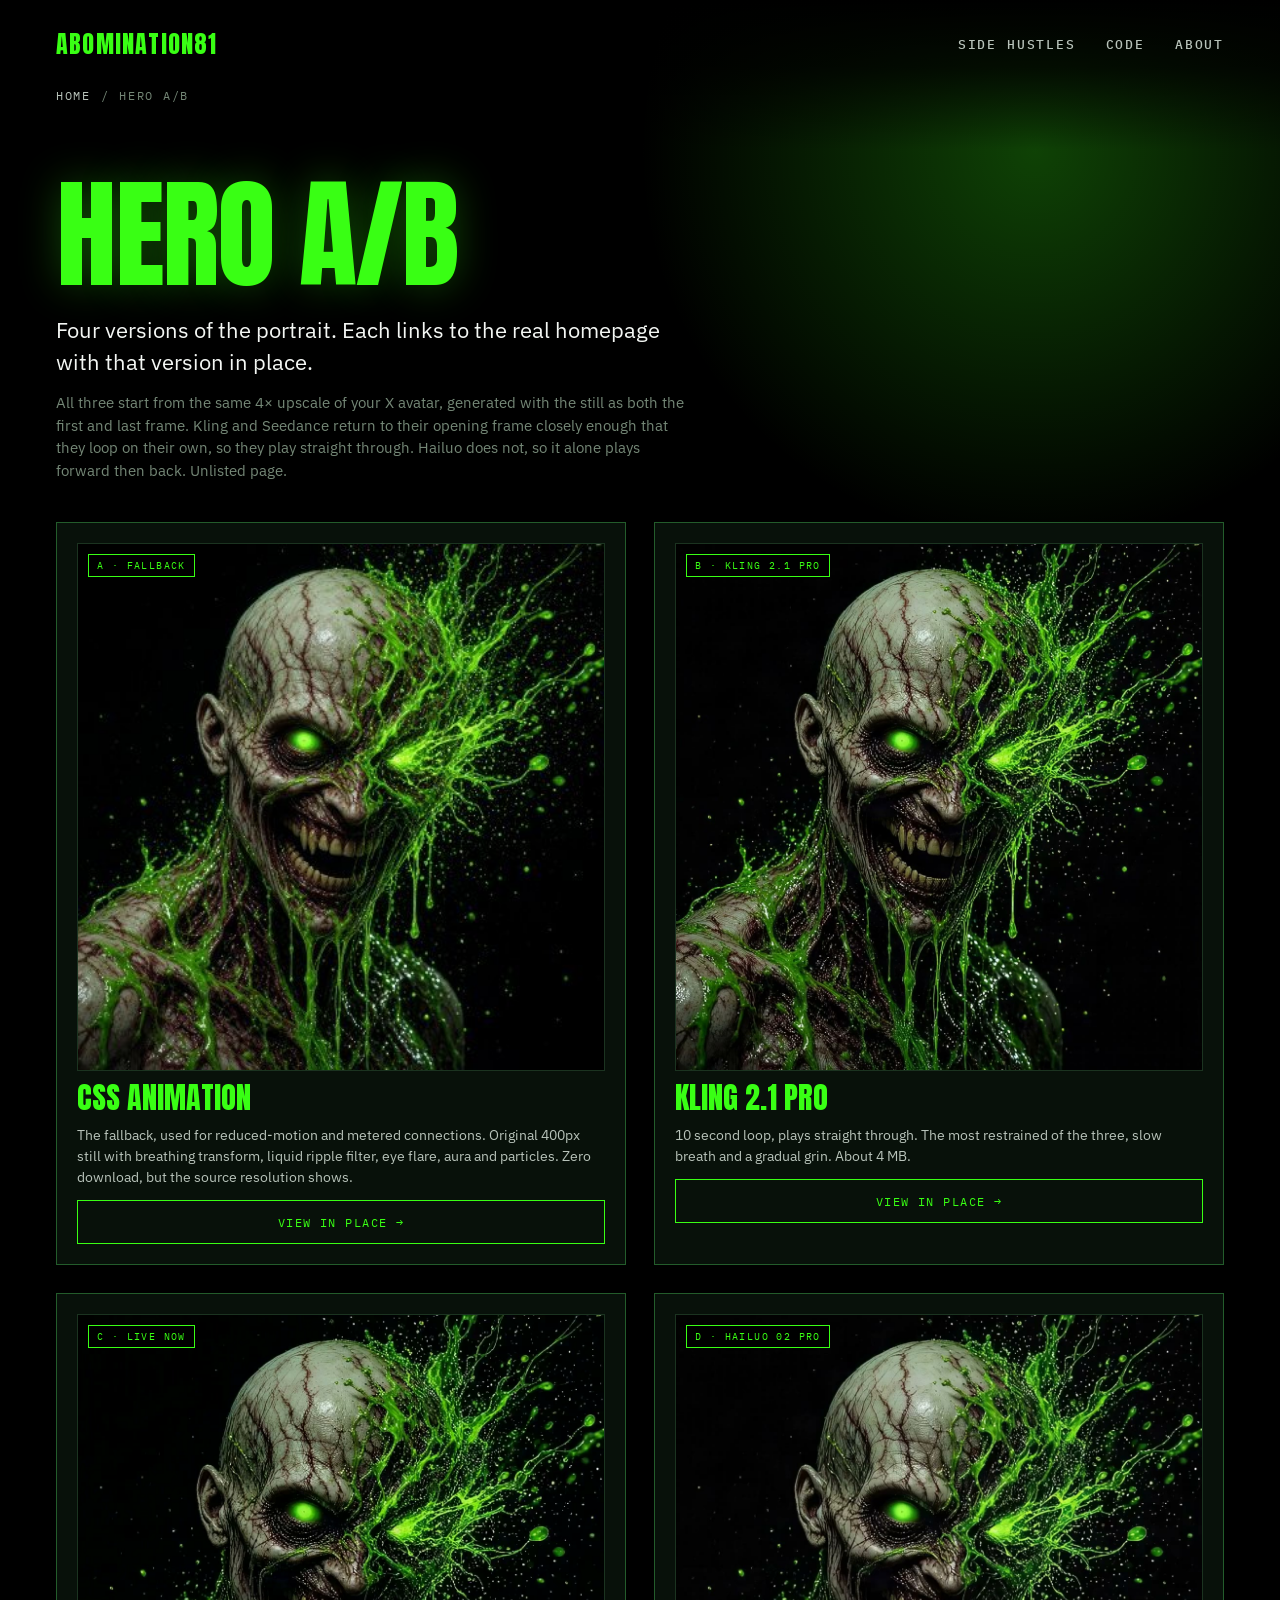
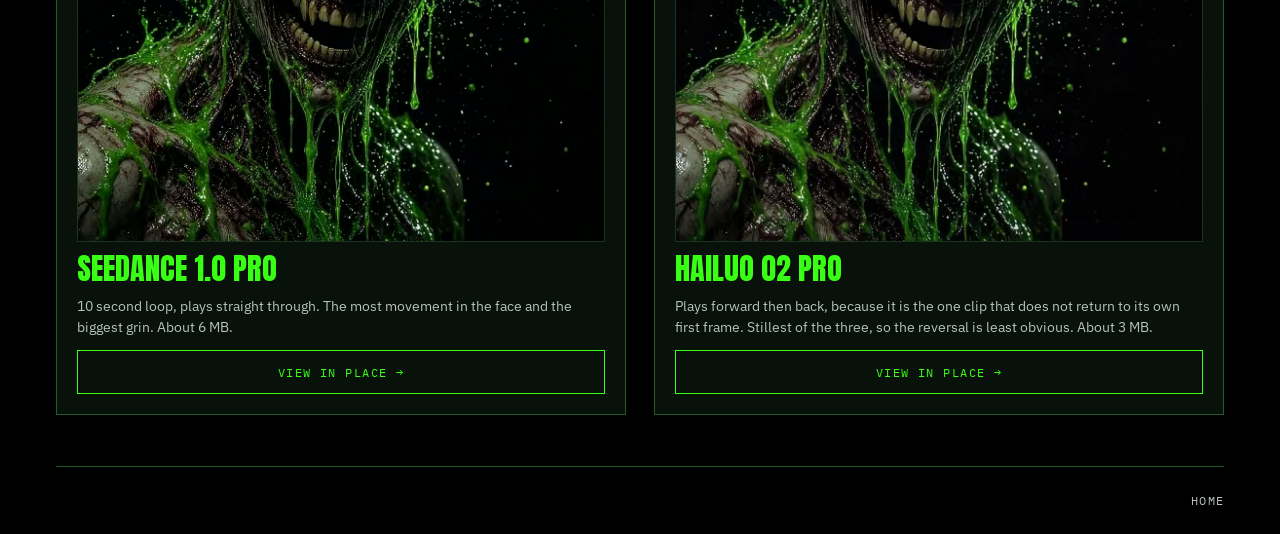
==== commit 9afb5e30: "Self-host the display face, drop particles over the video The wordmark flashed on a cold load: Anton" ====
--- a/ab/index.html
+++ b/ab/index.html
@@ -6,11 +6,12 @@
 <title>Hero A/B &middot; Abomination81</title>
 <meta name="robots" content="noindex">
 <link rel="icon" href="data:image/svg+xml,%3Csvg xmlns='http://www.w3.org/2000/svg' viewBox='0 0 64 64'%3E%3Crect width='64' height='64' fill='%23000'/%3E%3Ctext x='32' y='47' font-family='Impact,sans-serif' font-size='42' fill='%2339ff14' text-anchor='middle'%3E81%3C/text%3E%3C/svg%3E">
+<link rel="preload" href="/assets/fonts/anton-latin.woff2" as="font" type="font/woff2" crossorigin>
 <link rel="preconnect" href="https://fonts.googleapis.com">
 <link rel="preconnect" href="https://fonts.gstatic.com" crossorigin>
-<link rel="stylesheet" href="https://fonts.googleapis.com/css2?family=Anton&family=IBM+Plex+Sans:wght@400;500;600;700&family=IBM+Plex+Mono:wght@400;500;700&display=swap">
+<link rel="stylesheet" href="https://fonts.googleapis.com/css2?family=IBM+Plex+Sans:wght@400;500;600;700&family=IBM+Plex+Mono:wght@400;500;700&display=swap">
 <script src="/assets/hero.js?v=22ef1673" defer></script>
-<link rel="stylesheet" href="/assets/site.css?v=e5cc4b13">
+<link rel="stylesheet" href="/assets/site.css?v=aab3de3f">
 </head>
 <body>
 <div class="page" id="top">
--- a/assets/site.css
+++ b/assets/site.css
@@ -1,3 +1,13 @@
+/* Self-hosted so the 228px wordmark is ready at first paint instead of
+   rendering in a fallback and then jumping. Preloaded from each page's head. */
+@font-face{
+  font-family:'Anton';
+  font-style:normal;
+  font-weight:400;
+  font-display:swap;
+  src:url('/assets/fonts/anton-latin.woff2') format('woff2');
+}
+
 :root{
   --bg:#000;
   --surface:#08110a;
@@ -317,7 +327,10 @@
 
 /* ================= hero video variant (?hero=) ================= */
 .ghoul-video{position:absolute;inset:0;width:100%;height:100%;object-fit:cover;display:block;background:#000}
-.ghoul.has-video .ghoul-breath{display:none}
+/* The clip has its own droplets and slime motion. Running the CSS particle
+   layer on top of it stacks two motion systems and reads as busy. */
+.ghoul.has-video .ghoul-breath,
+.ghoul.has-video .ghoul-drops{display:none}
 .hero-switch{position:fixed;left:14px;bottom:14px;z-index:50;display:flex;align-items:center;gap:12px;
   padding:10px 14px;background:#000;border:1px solid var(--green);font-size:11px;letter-spacing:.14em;
   text-transform:uppercase;color:var(--muted-2)}
